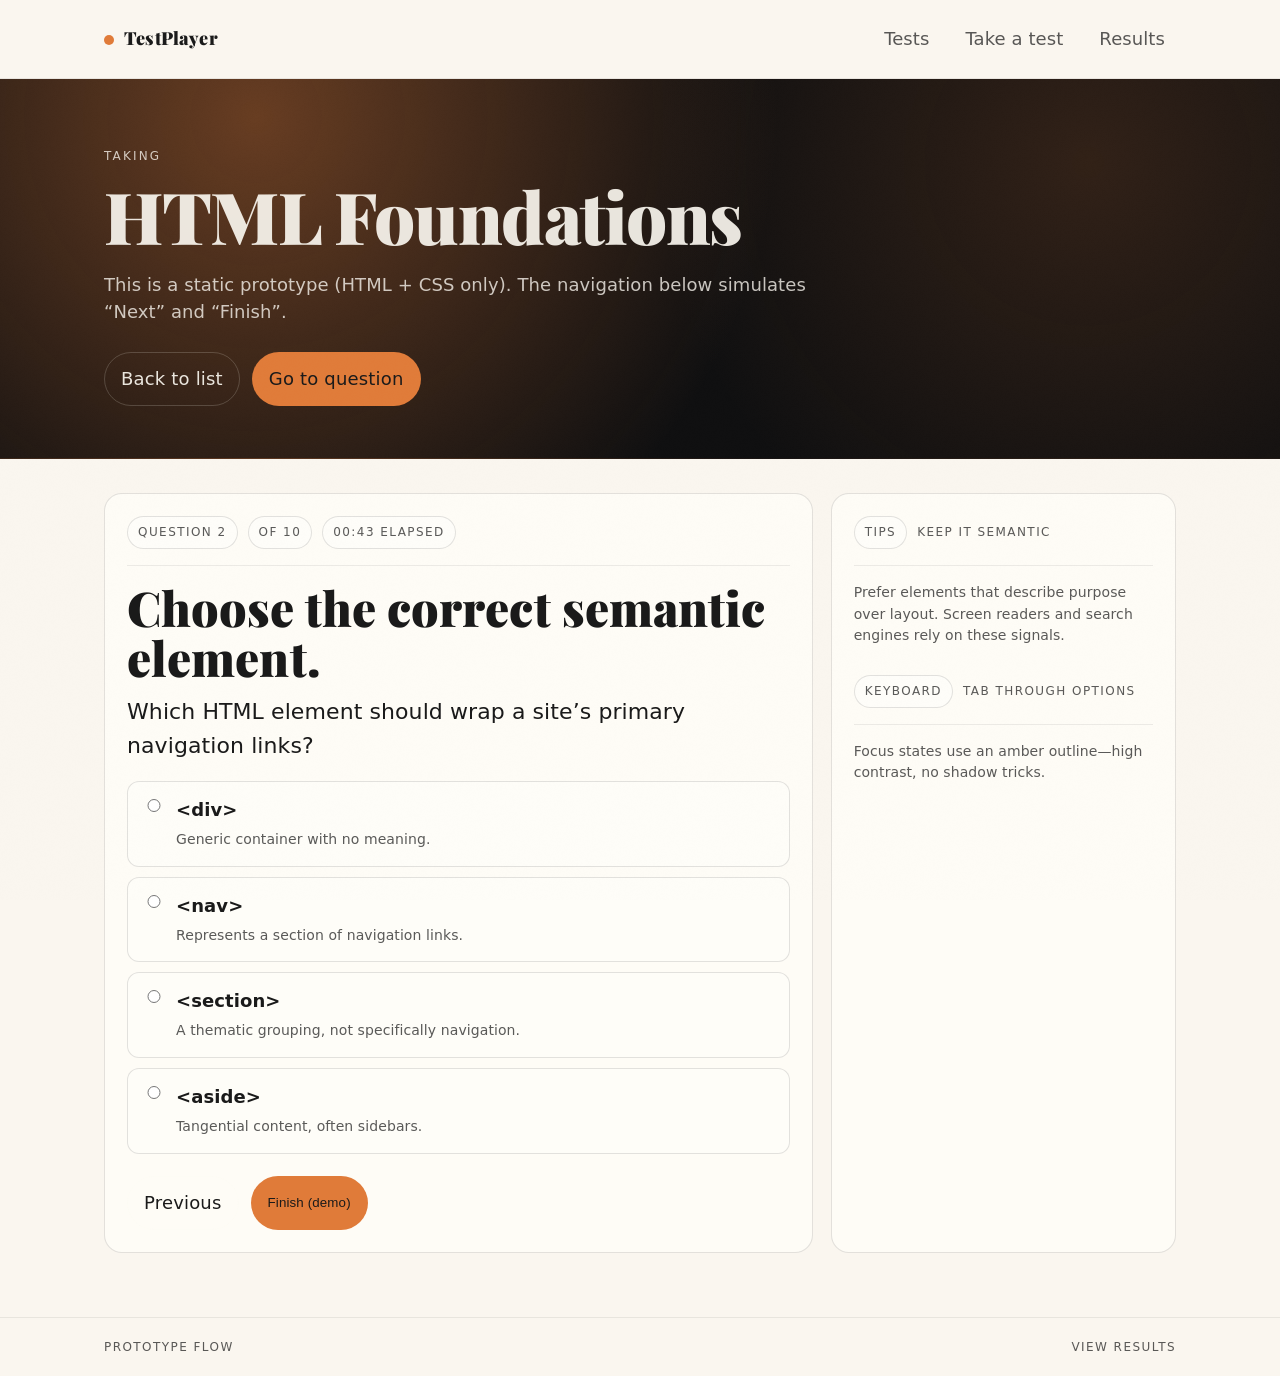
==== test.html @ f9e99e9a "Add Paper & Ember static testplayer (3 pages) Co-authored-by: openhands <openhands@all-hands.dev>" ====
<!doctype html>
<html lang="en">
  <head>
    <meta charset="utf-8" />
    <meta name="viewport" content="width=device-width,initial-scale=1" />
    <title>TestPlayer — Taking</title>

    <link rel="preconnect" href="https://fonts.googleapis.com" />
    <link rel="preconnect" href="https://fonts.gstatic.com" crossorigin />
    <link href="https://fonts.googleapis.com/css2?family=Playfair+Display:wght@400;800;900&display=swap" rel="stylesheet" />
    <link href="https://api.fontshare.com/v2/css?f[]=satoshi@200,300,400,500,700,900&display=swap" rel="stylesheet" />

    <link rel="stylesheet" href="styles.css" />
  </head>
  <body>
    <div class="page">
      <header class="topbar">
        <div class="container">
          <div class="topbar-inner">
            <a class="brand" href="index.html" aria-label="TestPlayer home">
              <span class="brand-mark" aria-hidden="true"></span>
              <span class="brand-name">TestPlayer</span>
            </a>
            <nav class="nav" aria-label="Primary">
              <a href="index.html">Tests</a>
              <a href="test.html" aria-current="page">Take a test</a>
              <a href="results.html">Results</a>
            </nav>
          </div>
        </div>
      </header>

      <section class="hero">
        <div class="container">
          <div class="hero-inner">
            <div class="kicker">Taking</div>
            <h1 class="h1">HTML Foundations</h1>
            <p class="lede">
              This is a static prototype (HTML + CSS only). The navigation below simulates “Next” and “Finish”.
            </p>
            <div class="hero-actions">
              <a class="btn btn-ghost" href="index.html">Back to list</a>
              <a class="btn btn-amber" href="#question">Go to question</a>
            </div>
          </div>
        </div>
      </section>

      <main class="main">
        <div class="container">
          <div class="grid">
            <section class="panel" style="grid-column: span 8" aria-label="Question" id="question">
              <div class="meta">
                <span class="pill">Question 2</span>
                <span class="pill">of 10</span>
                <span class="pill">00:43 elapsed</span>
              </div>
              <div class="rule"></div>

              <h2 class="panel-title">Choose the correct semantic element.</h2>
              <div class="question">Which HTML element should wrap a site’s primary navigation links?</div>

              <form class="options" action="results.html" method="get">
                <label class="option">
                  <input type="radio" name="q2" value="div" />
                  <span><strong>&lt;div&gt;</strong><br /><span class="small">Generic container with no meaning.</span></span>
                </label>

                <label class="option">
                  <input type="radio" name="q2" value="nav" />
                  <span><strong>&lt;nav&gt;</strong><br /><span class="small">Represents a section of navigation links.</span></span>
                </label>

                <label class="option">
                  <input type="radio" name="q2" value="section" />
                  <span><strong>&lt;section&gt;</strong><br /><span class="small">A thematic grouping, not specifically navigation.</span></span>
                </label>

                <label class="option">
                  <input type="radio" name="q2" value="aside" />
                  <span><strong>&lt;aside&gt;</strong><br /><span class="small">Tangential content, often sidebars.</span></span>
                </label>

                <div style="display:flex;gap:12px;flex-wrap:wrap;margin-top: 12px">
                  <a class="btn btn-ghost" href="test.html" aria-disabled="true">Previous</a>
                  <button class="btn btn-amber" type="submit">Finish (demo)</button>
                </div>
              </form>
            </section>

            <aside class="panel" style="grid-column: span 4" aria-label="Test sidebar">
              <div class="meta">
                <span class="pill">Tips</span>
                <span>Keep it semantic</span>
              </div>
              <div class="rule"></div>
              <p class="small">
                Prefer elements that describe purpose over layout. Screen readers and search engines rely on these signals.
              </p>
              <div style="height: 14px"></div>
              <div class="meta">
                <span class="pill">Keyboard</span>
                <span>Tab through options</span>
              </div>
              <div class="rule"></div>
              <p class="small">
                Focus states use an amber outline—high contrast, no shadow tricks.
              </p>
            </aside>
          </div>
        </div>
      </main>

      <footer class="footer">
        <div class="container">
          <div class="row">
            <div>Prototype flow</div>
            <div><a href="results.html">View results</a></div>
          </div>
        </div>
      </footer>
    </div>
  </body>
</html>
---- styles.css ----
/*
  Aesthetic direction: “Paper & Ember”
  - Warm cream paper base with subtle noise
  - Charcoal typography with extreme weight contrast
  - Dark hero panels with amber radial glow
  - No generic shadows; rely on borders, spacing, and typography
*/

:root {
  --bg: #FAF6EF;
  --ink: #1A1A1A;
  --accent: #E07B39;

  --paper: #FFFDF8;
  --paper-warm: #F3EBDD;
  --surface: rgba(255, 253, 248, 0.82);
  --bar: rgba(250, 246, 239, 0.92);
  --coal: #0F0F10;

  --muted: rgba(26, 26, 26, 0.72);
  --faint: rgba(26, 26, 26, 0.12);
  --fainter: rgba(26, 26, 26, 0.08);

  --radius: 18px;
  --radius-sm: 12px;
  --max: 1120px;

  --body: 18px;
  --display: 72px; /* 4x body */
  --h2: 36px; /* 2x body (not 1.5x) */

  --line: 1px solid var(--faint);
}

* { box-sizing: border-box; }
html, body { height: 100%; }

body {
  margin: 0;
  color: var(--ink);
  background: var(--bg);
  font-family: Satoshi, ui-sans-serif, system-ui, -apple-system, Segoe UI, Roboto, Helvetica, Arial, "Apple Color Emoji", "Segoe UI Emoji";
  font-size: var(--body);
  font-weight: 200;
  line-height: 1.55;
  letter-spacing: 0.005em;
}

body::before {
  content: "";
  position: fixed;
  inset: 0;
  pointer-events: none;
  background-image: url("assets/noise.svg");
  background-size: 280px 280px;
  opacity: 0.055;
  mix-blend-mode: multiply;
}

a {
  color: inherit;
  text-decoration: none;
}

a:focus-visible,
button:focus-visible,
input:focus-visible {
  outline: 2px solid rgba(224, 123, 57, 0.8);
  outline-offset: 4px;
}

.page {
  min-height: 100dvh;
  display: flex;
  flex-direction: column;
}

.container {
  width: 100%;
  max-width: var(--max);
  padding: 0 24px;
  margin: 0 auto;
}

.topbar {
  position: sticky;
  top: 0;
  z-index: 10;
  background: var(--bar);
  backdrop-filter: blur(8px);
  border-bottom: 1px solid var(--fainter);
}

.topbar-inner {
  display: flex;
  align-items: center;
  justify-content: space-between;
  gap: 18px;
  padding: 16px 0;
}

.brand {
  display: inline-flex;
  align-items: baseline;
  gap: 10px;
  letter-spacing: 0.01em;
}

.brand-mark {
  width: 10px;
  height: 10px;
  border-radius: 999px;
  background: var(--accent);
}

.brand-name {
  font-family: "Playfair Display", ui-serif, Georgia, "Times New Roman", Times, serif;
  font-weight: 900;
  letter-spacing: 0.01em;
}

.nav {
  display: flex;
  gap: 14px;
  align-items: center;
  color: var(--muted);
}

.nav a {
  padding: 8px 10px;
  border-radius: 999px;
  border: 1px solid transparent;
}

.nav a:hover {
  border-color: var(--faint);
  color: var(--ink);
}

.hero {
  position: relative;
  border-bottom: 1px solid var(--fainter);
  background:
    radial-gradient(900px circle at 20% 10%, rgba(224, 123, 57, 0.42), transparent 58%),
    radial-gradient(720px circle at 85% 22%, rgba(224, 123, 57, 0.16), transparent 60%),
    var(--coal);
  color: rgba(250, 246, 239, 0.92);
}

.hero::after {
  content: "";
  position: absolute;
  inset: 0;
  pointer-events: none;
  background-image: url("assets/noise.svg");
  background-size: 260px 260px;
  opacity: 0.11;
  mix-blend-mode: overlay;
}

.hero-inner {
  position: relative;
  padding: 68px 0 52px;
}

.kicker {
  color: rgba(250, 246, 239, 0.78);
  text-transform: uppercase;
  letter-spacing: 0.18em;
  font-size: 12px;
  font-weight: 300;
}

.h1 {
  margin: 14px 0 10px;
  font-family: "Playfair Display", ui-serif, Georgia, "Times New Roman", Times, serif;
  font-weight: 900;
  font-size: clamp(52px, 5.6vw, var(--display));
  line-height: 1.02;
  letter-spacing: -0.02em;
}

.lede {
  max-width: 64ch;
  color: rgba(250, 246, 239, 0.78);
}

.hero-actions {
  margin-top: 26px;
  display: flex;
  gap: 12px;
  flex-wrap: wrap;
}

.btn {
  display: inline-flex;
  align-items: center;
  justify-content: center;
  gap: 10px;
  padding: 12px 16px;
  border-radius: 999px;
  border: 1px solid rgba(250, 246, 239, 0.18);
  font-weight: 500;
  letter-spacing: 0.01em;
  transition: background-color 140ms ease, border-color 140ms ease, color 140ms ease;
  user-select: none;
}

.btn-amber {
  background: var(--accent);
  border-color: transparent;
  color: #1A1A1A;
}

.btn-amber:hover {
  background: #E28649;
}

.btn-ghost:hover {
  border-color: rgba(250, 246, 239, 0.32);
  background: rgba(250, 246, 239, 0.06);
}

.main {
  flex: 1;
  padding: 34px 0 64px;
}

.grid {
  display: grid;
  grid-template-columns: repeat(12, 1fr);
  gap: 18px;
}

.card {
  grid-column: span 6;
  border: var(--line);
  border-radius: var(--radius);
  background: var(--surface);
  padding: 22px;
}

.card h2 {
  margin: 0 0 10px;
  font-family: "Playfair Display", ui-serif, Georgia, "Times New Roman", Times, serif;
  font-weight: 800;
  font-size: var(--h2);
  line-height: 1.1;
  letter-spacing: -0.015em;
}

.meta {
  display: flex;
  gap: 10px;
  flex-wrap: wrap;
  align-items: center;
  color: var(--muted);
  font-size: 12px;
  letter-spacing: 0.12em;
  text-transform: uppercase;
}

.pill {
  padding: 6px 10px;
  border: 1px solid var(--faint);
  border-radius: 999px;
  background: rgba(255, 255, 255, 0.35);
}

.rule {
  height: 1px;
  background: var(--fainter);
  margin: 16px 0;
}

.row {
  display: flex;
  align-items: center;
  justify-content: space-between;
  gap: 16px;
  flex-wrap: wrap;
}

.small {
  color: var(--muted);
  font-size: 14px;
}

/* Test-taking */

.panel {
  border: var(--line);
  border-radius: var(--radius);
  background: var(--surface);
  padding: 22px;
}

.panel-title {
  margin: 0 0 12px;
  font-family: "Playfair Display", ui-serif, Georgia, "Times New Roman", Times, serif;
  font-weight: 900;
  font-size: 48px; /* big jump vs body */
  line-height: 1.05;
}

.question {
  margin-top: 10px;
  font-size: 22px; /* not 1.5x */
  font-weight: 300;
  color: var(--ink);
}

.options {
  margin-top: 18px;
  display: grid;
  gap: 10px;
}

.option {
  display: grid;
  grid-template-columns: 22px 1fr;
  align-items: start;
  gap: 12px;
  padding: 14px 14px;
  border-radius: var(--radius-sm);
  border: 1px solid var(--faint);
  background: rgba(255, 255, 255, 0.28);
}

.option:hover {
  border-color: rgba(224, 123, 57, 0.55);
}

.option input {
  margin-top: 3px;
  accent-color: var(--accent);
}

.footer {
  border-top: 1px solid var(--fainter);
  padding: 20px 0;
  color: var(--muted);
  font-size: 12px;
  letter-spacing: 0.12em;
  text-transform: uppercase;
}

/* Results */

.score {
  font-family: "Playfair Display", ui-serif, Georgia, "Times New Roman", Times, serif;
  font-weight: 900;
  font-size: clamp(56px, 6vw, 96px);
  line-height: 1;
  margin: 0;
  letter-spacing: -0.02em;
}

.subscore {
  margin-top: 12px;
  color: rgba(250, 246, 239, 0.76);
}

.breakdown {
  display: grid;
  gap: 12px;
  margin-top: 18px;
}

.item {
  border: 1px solid rgba(250, 246, 239, 0.18);
  border-radius: var(--radius-sm);
  padding: 14px;
  background: rgba(250, 246, 239, 0.04);
}

.item strong { color: rgba(250, 246, 239, 0.92); }
.item span { color: rgba(250, 246, 239, 0.72); }

@media (max-width: 940px) {
  .card { grid-column: span 12; }
  .hero-inner { padding: 54px 0 46px; }
  .panel-title { font-size: 42px; }
}
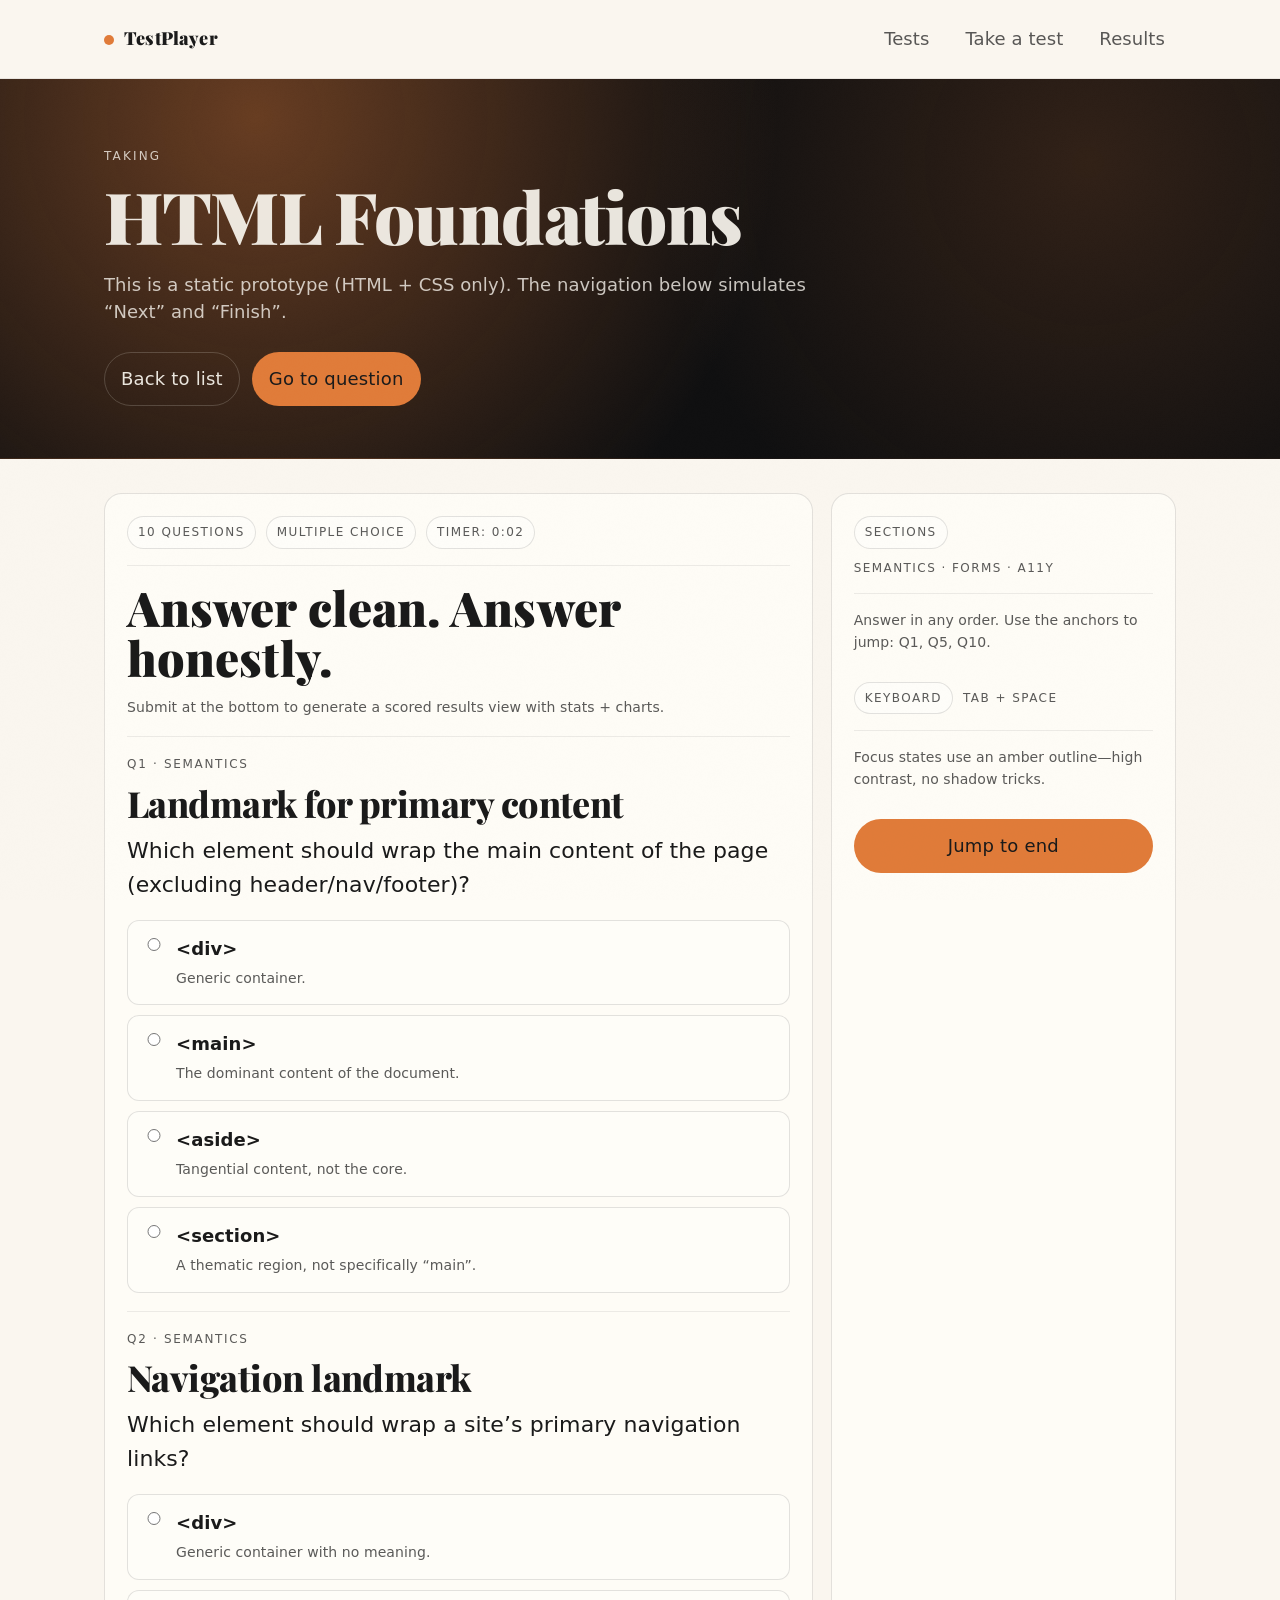
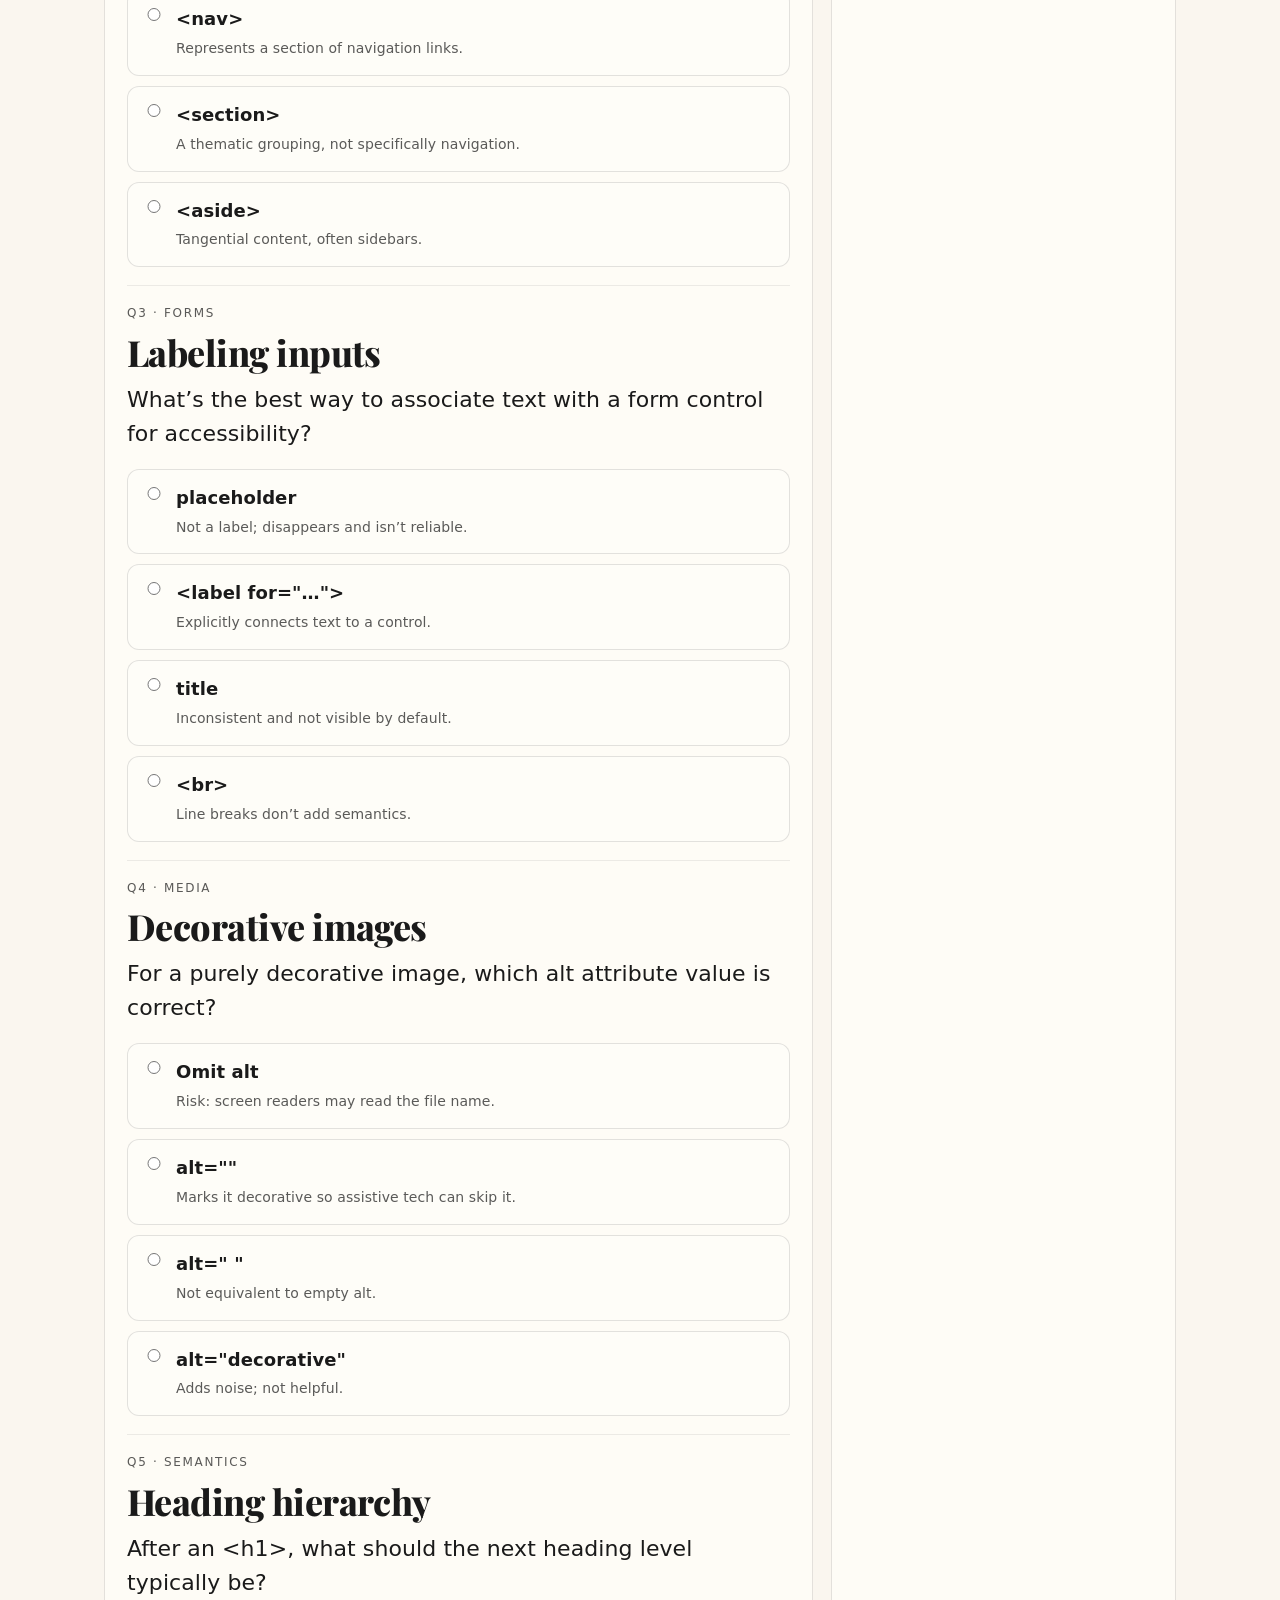
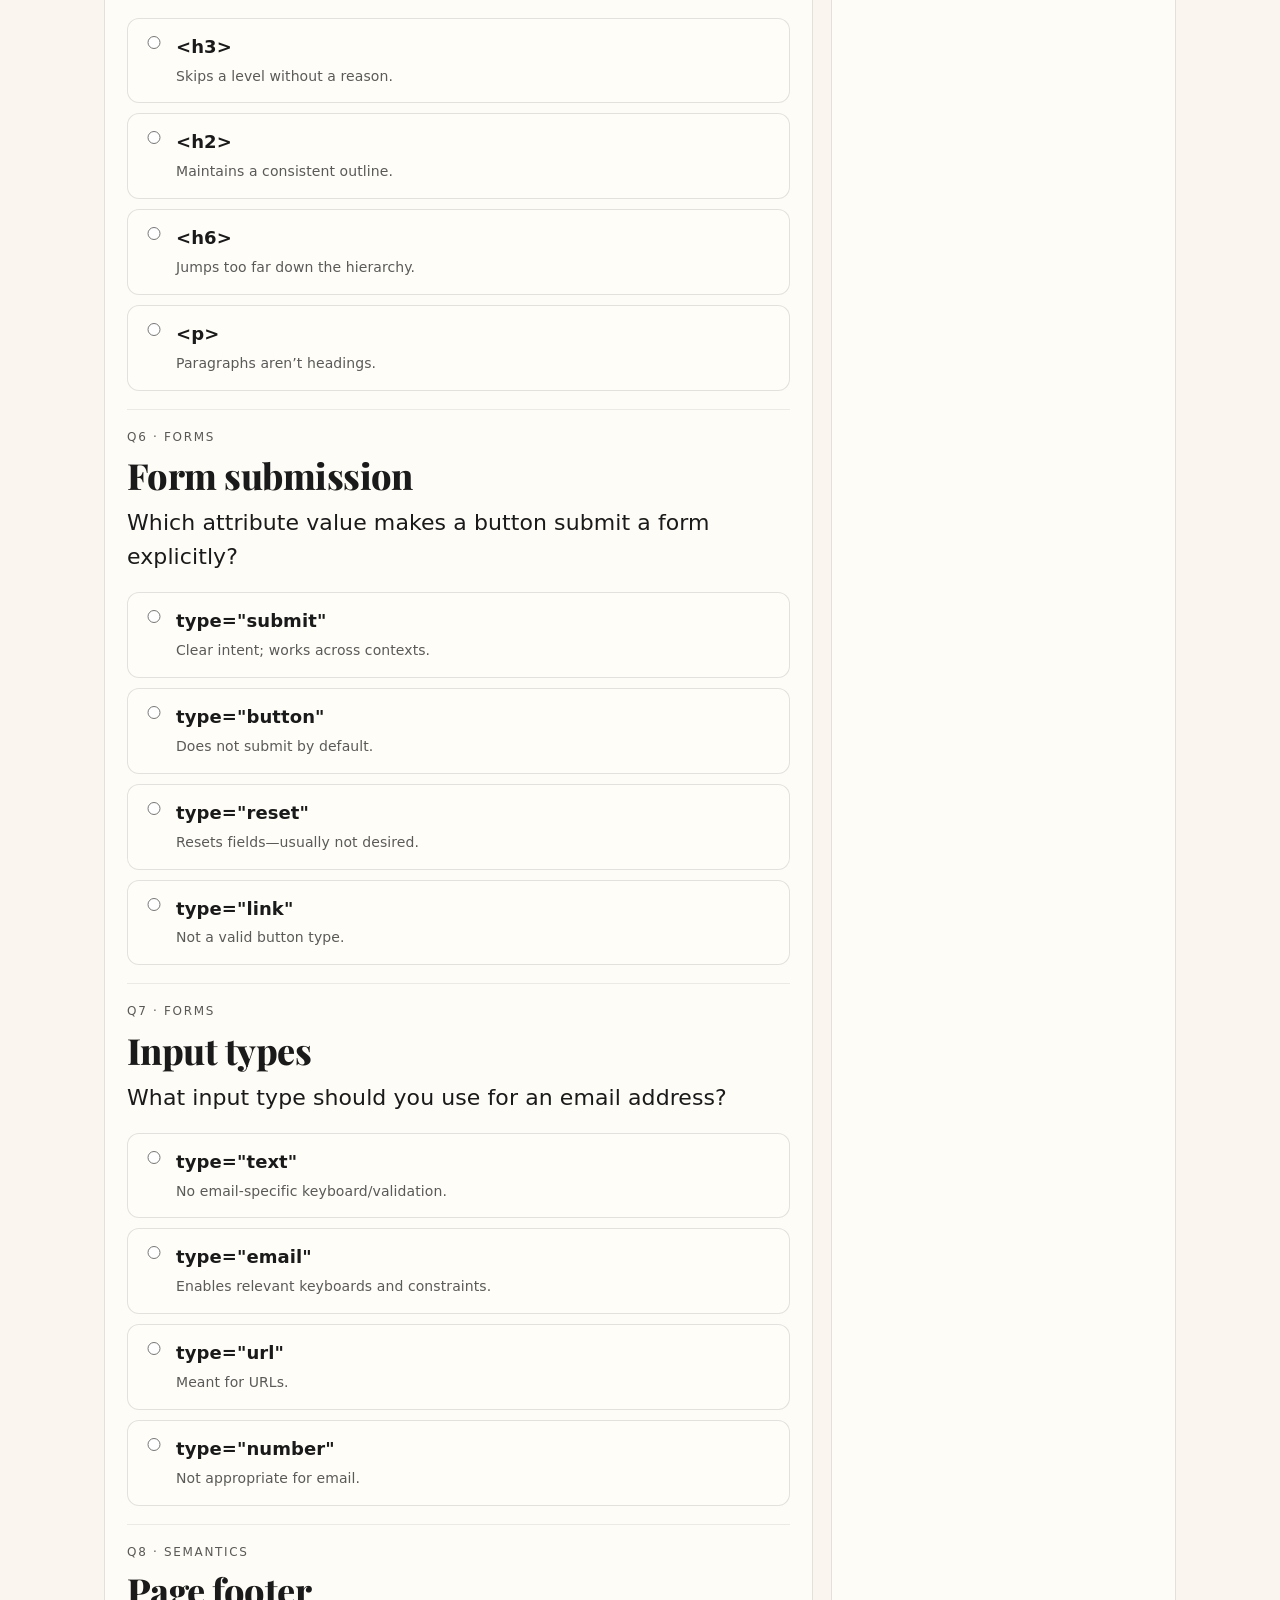
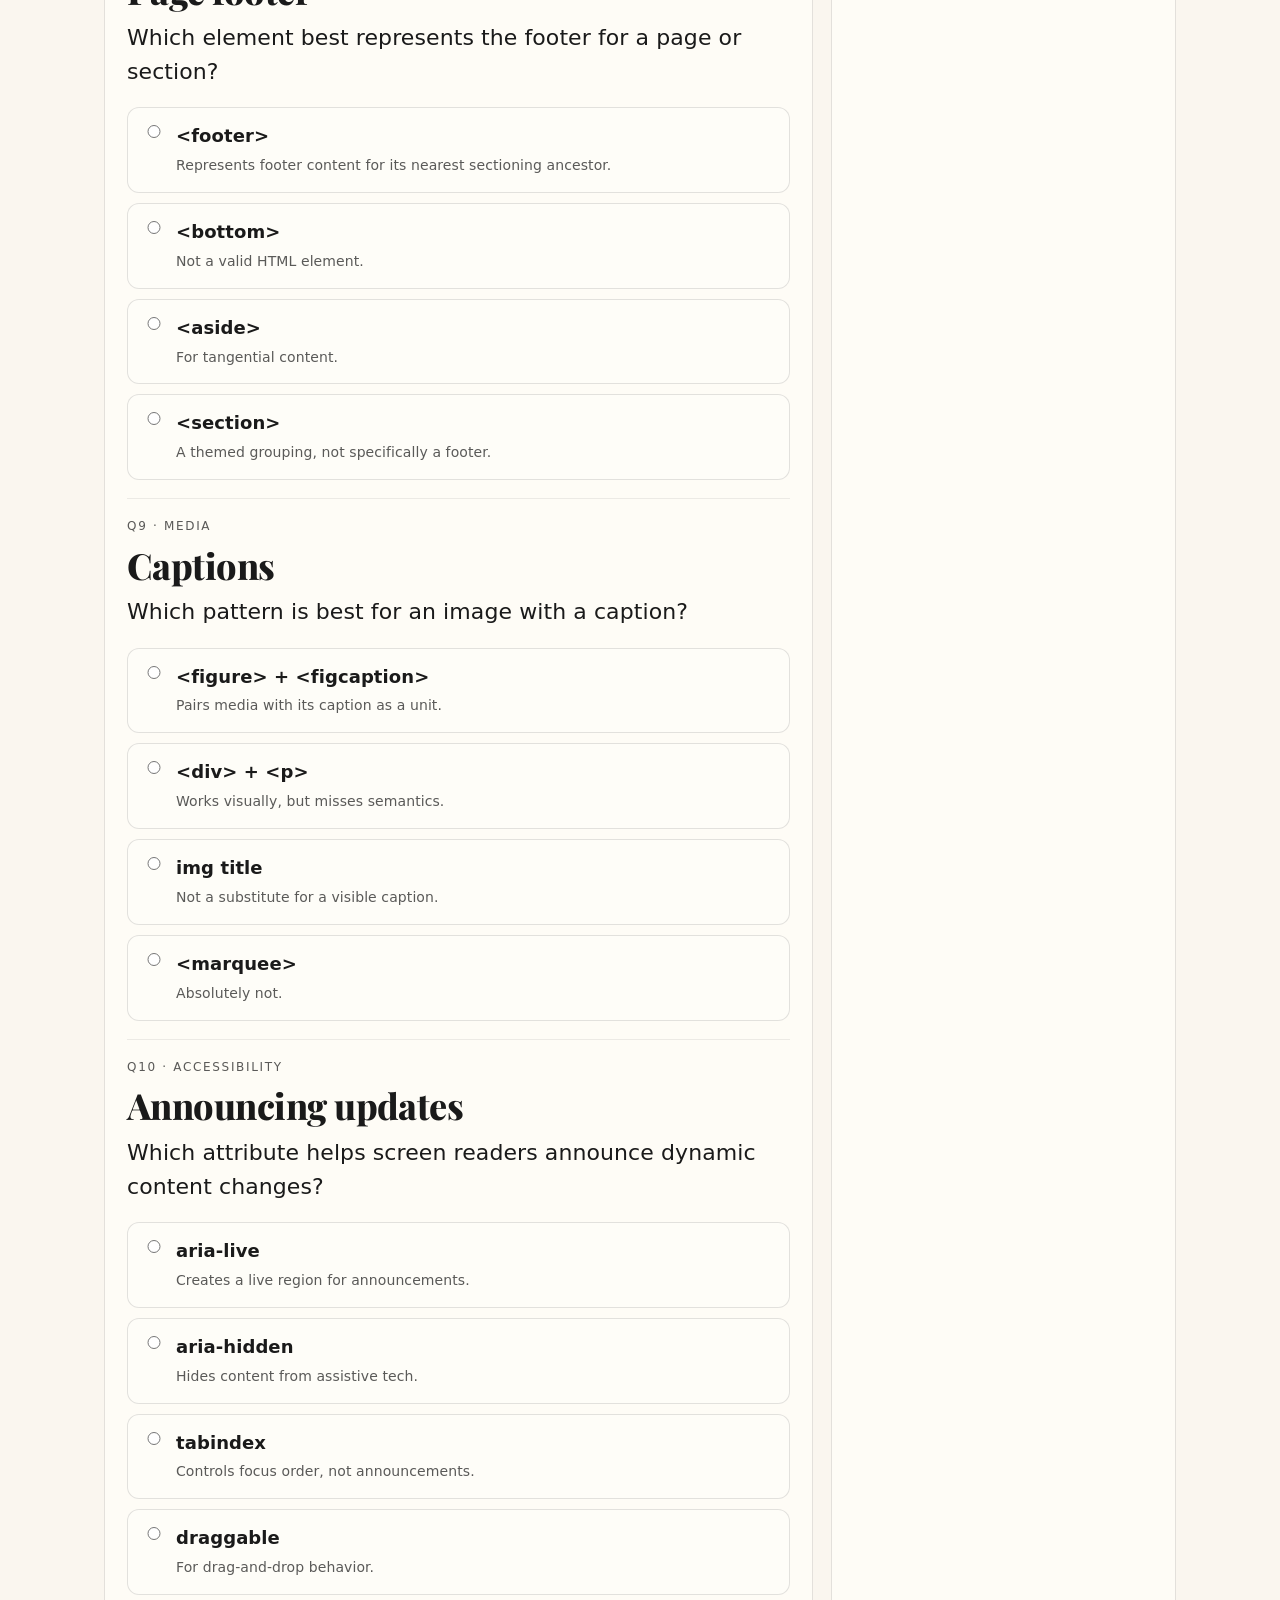
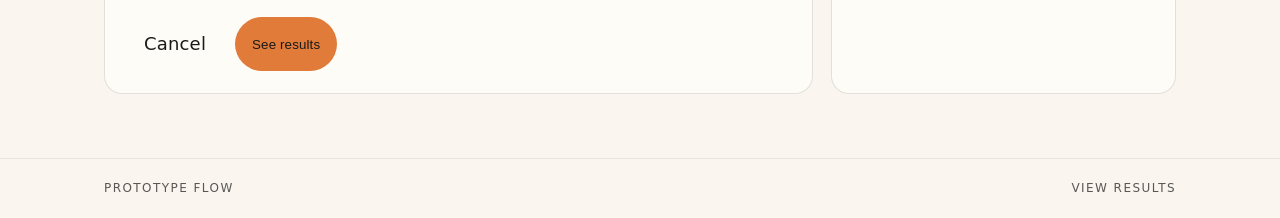
==== commit b7c1ed34: "Add more questions and results analytics Co-authored-by: openhands <openhands@all-hands.dev>" ====
--- a/test.html
+++ b/test.html
@@ -11,6 +11,9 @@
     <link href="https://api.fontshare.com/v2/css?f[]=satoshi@200,300,400,500,700,900&display=swap" rel="stylesheet" />
 
     <link rel="stylesheet" href="styles.css" />
+
+    <script src="app.js" defer></script>
+
   </head>
   <body>
     <div class="page">
@@ -49,63 +52,168 @@
       <main class="main">
         <div class="container">
           <div class="grid">
-            <section class="panel" style="grid-column: span 8" aria-label="Question" id="question">
+            <section class="panel" style="grid-column: span 8" aria-label="Questions" id="question">
               <div class="meta">
-                <span class="pill">Question 2</span>
-                <span class="pill">of 10</span>
-                <span class="pill">00:43 elapsed</span>
+                <span class="pill">10 questions</span>
+                <span class="pill">Multiple choice</span>
+                <span class="pill" id="elapsedPill">Timer: —</span>
               </div>
               <div class="rule"></div>
 
-              <h2 class="panel-title">Choose the correct semantic element.</h2>
-              <div class="question">Which HTML element should wrap a site’s primary navigation links?</div>
-
-              <form class="options" action="results.html" method="get">
-                <label class="option">
-                  <input type="radio" name="q2" value="div" />
-                  <span><strong>&lt;div&gt;</strong><br /><span class="small">Generic container with no meaning.</span></span>
-                </label>
-
-                <label class="option">
-                  <input type="radio" name="q2" value="nav" />
-                  <span><strong>&lt;nav&gt;</strong><br /><span class="small">Represents a section of navigation links.</span></span>
-                </label>
-
-                <label class="option">
-                  <input type="radio" name="q2" value="section" />
-                  <span><strong>&lt;section&gt;</strong><br /><span class="small">A thematic grouping, not specifically navigation.</span></span>
-                </label>
-
-                <label class="option">
-                  <input type="radio" name="q2" value="aside" />
-                  <span><strong>&lt;aside&gt;</strong><br /><span class="small">Tangential content, often sidebars.</span></span>
-                </label>
-
-                <div style="display:flex;gap:12px;flex-wrap:wrap;margin-top: 12px">
-                  <a class="btn btn-ghost" href="test.html" aria-disabled="true">Previous</a>
-                  <button class="btn btn-amber" type="submit">Finish (demo)</button>
+              <h2 class="panel-title">Answer clean. Answer honestly.</h2>
+              <p class="small">Submit at the bottom to generate a scored results view with stats + charts.</p>
+
+              <form action="results.html" method="get" id="testForm" style="margin-top: 18px">
+                <input type="hidden" name="elapsed" id="elapsedField" value="" />
+
+                <div class="q-block" id="q1">
+                  <div class="q-kicker">Q1 · Semantics</div>
+                  <h3 class="q-title">Landmark for primary content</h3>
+                  <div class="question">Which element should wrap the main content of the page (excluding header/nav/footer)?</div>
+                  <div class="options">
+                    <label class="option"><input type="radio" name="q1" value="div" /> <span><strong>&lt;div&gt;</strong><br /><span class="small">Generic container.</span></span></label>
+                    <label class="option"><input type="radio" name="q1" value="main" /> <span><strong>&lt;main&gt;</strong><br /><span class="small">The dominant content of the document.</span></span></label>
+                    <label class="option"><input type="radio" name="q1" value="aside" /> <span><strong>&lt;aside&gt;</strong><br /><span class="small">Tangential content, not the core.</span></span></label>
+                    <label class="option"><input type="radio" name="q1" value="section" /> <span><strong>&lt;section&gt;</strong><br /><span class="small">A thematic region, not specifically “main”.</span></span></label>
+                  </div>
+                </div>
+
+                <div class="q-block" id="q2">
+                  <div class="q-kicker">Q2 · Semantics</div>
+                  <h3 class="q-title">Navigation landmark</h3>
+                  <div class="question">Which element should wrap a site’s primary navigation links?</div>
+                  <div class="options">
+                    <label class="option"><input type="radio" name="q2" value="div" /> <span><strong>&lt;div&gt;</strong><br /><span class="small">Generic container with no meaning.</span></span></label>
+                    <label class="option"><input type="radio" name="q2" value="nav" /> <span><strong>&lt;nav&gt;</strong><br /><span class="small">Represents a section of navigation links.</span></span></label>
+                    <label class="option"><input type="radio" name="q2" value="section" /> <span><strong>&lt;section&gt;</strong><br /><span class="small">A thematic grouping, not specifically navigation.</span></span></label>
+                    <label class="option"><input type="radio" name="q2" value="aside" /> <span><strong>&lt;aside&gt;</strong><br /><span class="small">Tangential content, often sidebars.</span></span></label>
+                  </div>
+                </div>
+
+                <div class="q-block" id="q3">
+                  <div class="q-kicker">Q3 · Forms</div>
+                  <h3 class="q-title">Labeling inputs</h3>
+                  <div class="question">What’s the best way to associate text with a form control for accessibility?</div>
+                  <div class="options">
+                    <label class="option"><input type="radio" name="q3" value="placeholder" /> <span><strong>placeholder</strong><br /><span class="small">Not a label; disappears and isn’t reliable.</span></span></label>
+                    <label class="option"><input type="radio" name="q3" value="label" /> <span><strong>&lt;label for="…"&gt;</strong><br /><span class="small">Explicitly connects text to a control.</span></span></label>
+                    <label class="option"><input type="radio" name="q3" value="title" /> <span><strong>title</strong><br /><span class="small">Inconsistent and not visible by default.</span></span></label>
+                    <label class="option"><input type="radio" name="q3" value="br" /> <span><strong>&lt;br&gt;</strong><br /><span class="small">Line breaks don’t add semantics.</span></span></label>
+                  </div>
+                </div>
+
+                <div class="q-block" id="q4">
+                  <div class="q-kicker">Q4 · Media</div>
+                  <h3 class="q-title">Decorative images</h3>
+                  <div class="question">For a purely decorative image, which alt attribute value is correct?</div>
+                  <div class="options">
+                    <label class="option"><input type="radio" name="q4" value="omit" /> <span><strong>Omit alt</strong><br /><span class="small">Risk: screen readers may read the file name.</span></span></label>
+                    <label class="option"><input type="radio" name="q4" value="empty" /> <span><strong>alt=""</strong><br /><span class="small">Marks it decorative so assistive tech can skip it.</span></span></label>
+                    <label class="option"><input type="radio" name="q4" value="space" /> <span><strong>alt=" "</strong><br /><span class="small">Not equivalent to empty alt.</span></span></label>
+                    <label class="option"><input type="radio" name="q4" value="decor" /> <span><strong>alt="decorative"</strong><br /><span class="small">Adds noise; not helpful.</span></span></label>
+                  </div>
+                </div>
+
+                <div class="q-block" id="q5">
+                  <div class="q-kicker">Q5 · Semantics</div>
+                  <h3 class="q-title">Heading hierarchy</h3>
+                  <div class="question">After an &lt;h1&gt;, what should the next heading level typically be?</div>
+                  <div class="options">
+                    <label class="option"><input type="radio" name="q5" value="h3" /> <span><strong>&lt;h3&gt;</strong><br /><span class="small">Skips a level without a reason.</span></span></label>
+                    <label class="option"><input type="radio" name="q5" value="h2" /> <span><strong>&lt;h2&gt;</strong><br /><span class="small">Maintains a consistent outline.</span></span></label>
+                    <label class="option"><input type="radio" name="q5" value="h6" /> <span><strong>&lt;h6&gt;</strong><br /><span class="small">Jumps too far down the hierarchy.</span></span></label>
+                    <label class="option"><input type="radio" name="q5" value="p" /> <span><strong>&lt;p&gt;</strong><br /><span class="small">Paragraphs aren’t headings.</span></span></label>
+                  </div>
+                </div>
+
+                <div class="q-block" id="q6">
+                  <div class="q-kicker">Q6 · Forms</div>
+                  <h3 class="q-title">Form submission</h3>
+                  <div class="question">Which attribute value makes a button submit a form explicitly?</div>
+                  <div class="options">
+                    <label class="option"><input type="radio" name="q6" value="submit" /> <span><strong>type="submit"</strong><br /><span class="small">Clear intent; works across contexts.</span></span></label>
+                    <label class="option"><input type="radio" name="q6" value="button" /> <span><strong>type="button"</strong><br /><span class="small">Does not submit by default.</span></span></label>
+                    <label class="option"><input type="radio" name="q6" value="reset" /> <span><strong>type="reset"</strong><br /><span class="small">Resets fields—usually not desired.</span></span></label>
+                    <label class="option"><input type="radio" name="q6" value="link" /> <span><strong>type="link"</strong><br /><span class="small">Not a valid button type.</span></span></label>
+                  </div>
+                </div>
+
+                <div class="q-block" id="q7">
+                  <div class="q-kicker">Q7 · Forms</div>
+                  <h3 class="q-title">Input types</h3>
+                  <div class="question">What input type should you use for an email address?</div>
+                  <div class="options">
+                    <label class="option"><input type="radio" name="q7" value="text" /> <span><strong>type="text"</strong><br /><span class="small">No email-specific keyboard/validation.</span></span></label>
+                    <label class="option"><input type="radio" name="q7" value="email" /> <span><strong>type="email"</strong><br /><span class="small">Enables relevant keyboards and constraints.</span></span></label>
+                    <label class="option"><input type="radio" name="q7" value="url" /> <span><strong>type="url"</strong><br /><span class="small">Meant for URLs.</span></span></label>
+                    <label class="option"><input type="radio" name="q7" value="number" /> <span><strong>type="number"</strong><br /><span class="small">Not appropriate for email.</span></span></label>
+                  </div>
+                </div>
+
+                <div class="q-block" id="q8">
+                  <div class="q-kicker">Q8 · Semantics</div>
+                  <h3 class="q-title">Page footer</h3>
+                  <div class="question">Which element best represents the footer for a page or section?</div>
+                  <div class="options">
+                    <label class="option"><input type="radio" name="q8" value="footer" /> <span><strong>&lt;footer&gt;</strong><br /><span class="small">Represents footer content for its nearest sectioning ancestor.</span></span></label>
+                    <label class="option"><input type="radio" name="q8" value="bottom" /> <span><strong>&lt;bottom&gt;</strong><br /><span class="small">Not a valid HTML element.</span></span></label>
+                    <label class="option"><input type="radio" name="q8" value="aside" /> <span><strong>&lt;aside&gt;</strong><br /><span class="small">For tangential content.</span></span></label>
+                    <label class="option"><input type="radio" name="q8" value="section" /> <span><strong>&lt;section&gt;</strong><br /><span class="small">A themed grouping, not specifically a footer.</span></span></label>
+                  </div>
+                </div>
+
+                <div class="q-block" id="q9">
+                  <div class="q-kicker">Q9 · Media</div>
+                  <h3 class="q-title">Captions</h3>
+                  <div class="question">Which pattern is best for an image with a caption?</div>
+                  <div class="options">
+                    <label class="option"><input type="radio" name="q9" value="figure" /> <span><strong>&lt;figure&gt; + &lt;figcaption&gt;</strong><br /><span class="small">Pairs media with its caption as a unit.</span></span></label>
+                    <label class="option"><input type="radio" name="q9" value="div" /> <span><strong>&lt;div&gt; + &lt;p&gt;</strong><br /><span class="small">Works visually, but misses semantics.</span></span></label>
+                    <label class="option"><input type="radio" name="q9" value="imgtitle" /> <span><strong>img title</strong><br /><span class="small">Not a substitute for a visible caption.</span></span></label>
+                    <label class="option"><input type="radio" name="q9" value="marquee" /> <span><strong>&lt;marquee&gt;</strong><br /><span class="small">Absolutely not.</span></span></label>
+                  </div>
+                </div>
+
+                <div class="q-block" id="q10">
+                  <div class="q-kicker">Q10 · Accessibility</div>
+                  <h3 class="q-title">Announcing updates</h3>
+                  <div class="question">Which attribute helps screen readers announce dynamic content changes?</div>
+                  <div class="options">
+                    <label class="option"><input type="radio" name="q10" value="aria-live" /> <span><strong>aria-live</strong><br /><span class="small">Creates a live region for announcements.</span></span></label>
+                    <label class="option"><input type="radio" name="q10" value="aria-hidden" /> <span><strong>aria-hidden</strong><br /><span class="small">Hides content from assistive tech.</span></span></label>
+                    <label class="option"><input type="radio" name="q10" value="tabindex" /> <span><strong>tabindex</strong><br /><span class="small">Controls focus order, not announcements.</span></span></label>
+                    <label class="option"><input type="radio" name="q10" value="draggable" /> <span><strong>draggable</strong><br /><span class="small">For drag-and-drop behavior.</span></span></label>
+                  </div>
+                </div>
+
+                <div style="display:flex;gap:12px;flex-wrap:wrap;margin-top: 22px">
+                  <a class="btn btn-ghost" href="index.html">Cancel</a>
+                  <button class="btn btn-amber" type="submit">See results</button>
                 </div>
               </form>
             </section>
 
             <aside class="panel" style="grid-column: span 4" aria-label="Test sidebar">
               <div class="meta">
-                <span class="pill">Tips</span>
-                <span>Keep it semantic</span>
+                <span class="pill">Sections</span>
+                <span>Semantics · Forms · A11y</span>
               </div>
               <div class="rule"></div>
               <p class="small">
-                Prefer elements that describe purpose over layout. Screen readers and search engines rely on these signals.
+                Answer in any order. Use the anchors to jump:
+                <a href="#q1">Q1</a>, <a href="#q5">Q5</a>, <a href="#q10">Q10</a>.
               </p>
               <div style="height: 14px"></div>
               <div class="meta">
                 <span class="pill">Keyboard</span>
-                <span>Tab through options</span>
+                <span>Tab + Space</span>
               </div>
               <div class="rule"></div>
               <p class="small">
                 Focus states use an amber outline—high contrast, no shadow tricks.
               </p>
+              <div style="height: 14px"></div>
+              <a class="btn btn-amber" href="#q10" style="width:100%">Jump to end</a>
             </aside>
           </div>
         </div>
--- a/styles.css
+++ b/styles.css
@@ -46,6 +46,18 @@
   letter-spacing: 0.005em;
 }
 
+.sr-only {
+  position: absolute;
+  width: 1px;
+  height: 1px;
+  padding: 0;
+  margin: -1px;
+  overflow: hidden;
+  clip: rect(0, 0, 0, 0);
+  white-space: nowrap;
+  border: 0;
+}
+
 body::before {
   content: "";
   position: fixed;
@@ -336,6 +348,183 @@
   accent-color: var(--accent);
 }
 
+.q-block {
+  margin-top: 18px;
+  padding-top: 18px;
+  border-top: 1px solid var(--fainter);
+}
+
+.q-block:first-child {
+  margin-top: 0;
+  padding-top: 0;
+  border-top: 0;
+}
+
+.q-kicker {
+  font-size: 12px;
+  letter-spacing: 0.14em;
+  text-transform: uppercase;
+  color: var(--muted);
+}
+
+.q-title {
+  margin: 10px 0 0;
+  font-family: "Playfair Display", ui-serif, Georgia, "Times New Roman", Times, serif;
+  font-weight: 800;
+  font-size: 36px;
+  line-height: 1.1;
+  letter-spacing: -0.015em;
+}
+
+/* Results analysis */
+
+.stats {
+  display: grid;
+  grid-template-columns: repeat(12, 1fr);
+  gap: 14px;
+}
+
+.stat {
+  grid-column: span 4;
+  border: 1px solid rgba(250, 246, 239, 0.18);
+  border-radius: var(--radius-sm);
+  padding: 14px;
+  background: rgba(250, 246, 239, 0.04);
+}
+
+.stat-label {
+  color: rgba(250, 246, 239, 0.70);
+  text-transform: uppercase;
+  letter-spacing: 0.14em;
+  font-size: 12px;
+}
+
+.stat-value {
+  margin-top: 8px;
+  font-family: "Playfair Display", ui-serif, Georgia, "Times New Roman", Times, serif;
+  font-weight: 900;
+  font-size: 48px;
+  line-height: 1;
+}
+
+.stat-note {
+  margin-top: 10px;
+  color: rgba(250, 246, 239, 0.70);
+  font-size: 14px;
+}
+
+.hero-metrics {
+  display: grid;
+  grid-template-columns: 1.2fr 0.8fr;
+  gap: 18px;
+  align-items: start;
+  margin-top: 18px;
+}
+
+.donut {
+  --p: 70;
+  width: 220px;
+  height: 220px;
+  border-radius: 999px;
+  border: 1px solid rgba(250, 246, 239, 0.18);
+  background:
+    conic-gradient(var(--accent) calc(var(--p) * 1%), rgba(250, 246, 239, 0.10) 0);
+  position: relative;
+}
+
+.donut::after {
+  content: "";
+  position: absolute;
+  inset: 18px;
+  border-radius: 999px;
+  background:
+    radial-gradient(420px circle at 30% 25%, rgba(224, 123, 57, 0.22), transparent 56%),
+    rgba(15, 15, 16, 0.92);
+  border: 1px solid rgba(250, 246, 239, 0.14);
+}
+
+.donut-center {
+  position: absolute;
+  inset: 0;
+  display: grid;
+  place-items: center;
+  z-index: 1;
+  text-align: center;
+  padding: 22px;
+}
+
+.donut-center strong {
+  display: block;
+  font-family: "Playfair Display", ui-serif, Georgia, "Times New Roman", Times, serif;
+  font-weight: 900;
+  font-size: 56px;
+  line-height: 1;
+  letter-spacing: -0.02em;
+}
+
+.donut-center span {
+  margin-top: 10px;
+  display: block;
+  color: rgba(250, 246, 239, 0.72);
+  text-transform: uppercase;
+  letter-spacing: 0.14em;
+  font-size: 12px;
+}
+
+.bars {
+  display: grid;
+  gap: 12px;
+  margin-top: 14px;
+}
+
+.bar {
+  display: grid;
+  grid-template-columns: 160px 1fr;
+  gap: 12px;
+  align-items: center;
+}
+
+.bar label {
+  color: var(--muted);
+  text-transform: uppercase;
+  letter-spacing: 0.14em;
+  font-size: 12px;
+}
+
+.track {
+  border: 1px solid var(--faint);
+  border-radius: 999px;
+  height: 12px;
+  background: rgba(255, 255, 255, 0.18);
+  overflow: hidden;
+}
+
+.fill {
+  height: 100%;
+  width: var(--w, 50%);
+  background: linear-gradient(90deg, rgba(224, 123, 57, 0.95), rgba(224, 123, 57, 0.55));
+}
+
+
+.details-summary {
+  cursor: pointer;
+}
+
+details > summary {
+  list-style: none;
+}
+
+details > summary::-webkit-details-marker {
+  display: none;
+}
+
+@media (max-width: 940px) {
+  .hero-metrics { grid-template-columns: 1fr; }
+  .donut { width: 200px; height: 200px; }
+  .stat { grid-column: span 12; }
+  .bar { grid-template-columns: 1fr; }
+}
+
 .footer {
   border-top: 1px solid var(--fainter);
   padding: 20px 0;
